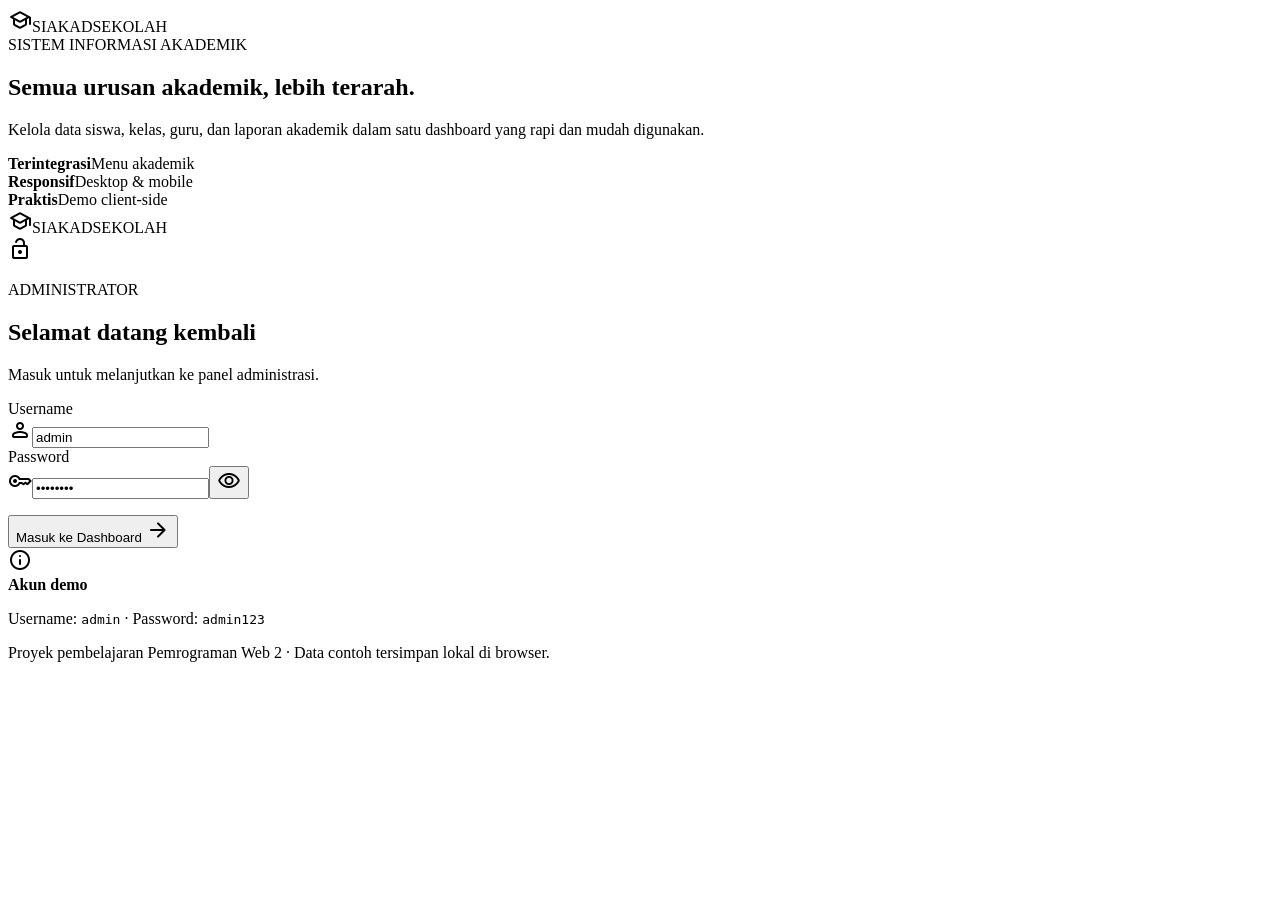
==== index.html @ 083e2ea3 "Add files via upload" ====
<!DOCTYPE html>
<html lang="id">
<head>
  <meta charset="UTF-8" />
  <meta name="viewport" content="width=device-width, initial-scale=1.0" />
  <meta name="theme-color" content="#2856a6" />
  <title>Masuk Admin | SIAKAD Sekolah</title>
  <link rel="preconnect" href="https://fonts.googleapis.com" />
  <link rel="preconnect" href="https://fonts.gstatic.com" crossorigin />
  <link href="https://fonts.googleapis.com/css2?family=Inter:wght@400;500;600;700;800&family=Material+Symbols+Rounded:opsz,wght,FILL,GRAD@20..48,400,0,0" rel="stylesheet" />
  <link rel="stylesheet" href="assets/css/style.css" />
</head>
<body class="login-page">
  <main class="login-shell">
    <section class="login-art" aria-label="Informasi aplikasi">
      <div class="brand brand-light"><span class="brand-mark"><span class="material-symbols-rounded">school</span></span><span>SIAKAD<span class="brand-sub">SEKOLAH</span></span></div>
      <div class="login-art-copy">
        <span class="eyebrow">SISTEM INFORMASI AKADEMIK</span>
        <h1>Semua urusan akademik, lebih terarah.</h1>
        <p>Kelola data siswa, kelas, guru, dan laporan akademik dalam satu dashboard yang rapi dan mudah digunakan.</p>
      </div>
      <div class="art-stat-row"><div class="art-stat"><strong>Terintegrasi</strong><span>Menu akademik</span></div><div class="art-stat"><strong>Responsif</strong><span>Desktop & mobile</span></div><div class="art-stat"><strong>Praktis</strong><span>Demo client-side</span></div></div>
      <div class="login-orbit orbit-one"></div><div class="login-orbit orbit-two"></div>
    </section>
    <section class="login-form-panel">
      <div class="mobile-brand brand"><span class="brand-mark"><span class="material-symbols-rounded">school</span></span><span>SIAKAD<span class="brand-sub">SEKOLAH</span></span></div>
      <div class="login-form-wrap">
        <div class="welcome-icon"><span class="material-symbols-rounded">lock_open</span></div>
        <p class="eyebrow">ADMINISTRATOR</p>
        <h2>Selamat datang kembali</h2>
        <p class="muted">Masuk untuk melanjutkan ke panel administrasi.</p>
        <form id="loginForm" class="form-stack" novalidate>
          <label for="username">Username</label>
          <div class="input-with-icon"><span class="material-symbols-rounded">person</span><input id="username" name="username" autocomplete="username" placeholder="Masukkan username" required value="admin" /></div>
          <label for="password">Password</label>
          <div class="input-with-icon"><span class="material-symbols-rounded">key</span><input id="password" name="password" type="password" autocomplete="current-password" placeholder="Masukkan password" required value="admin123" /><button type="button" class="icon-button password-toggle" aria-label="Tampilkan password"><span class="material-symbols-rounded">visibility</span></button></div>
          <p id="loginError" class="field-error" role="alert"></p>
          <button type="submit" class="btn btn-primary btn-wide">Masuk ke Dashboard <span class="material-symbols-rounded">arrow_forward</span></button>
        </form>
        <div class="demo-credential"><span class="material-symbols-rounded">info</span><div><strong>Akun demo</strong><p>Username: <code>admin</code> · Password: <code>admin123</code></p></div></div>
        <p class="login-footnote">Proyek pembelajaran Pemrograman Web 2 · Data contoh tersimpan lokal di browser.</p>
      </div>
    </section>
  </main>
  <script src="assets/js/login.js"></script>
</body>
</html>
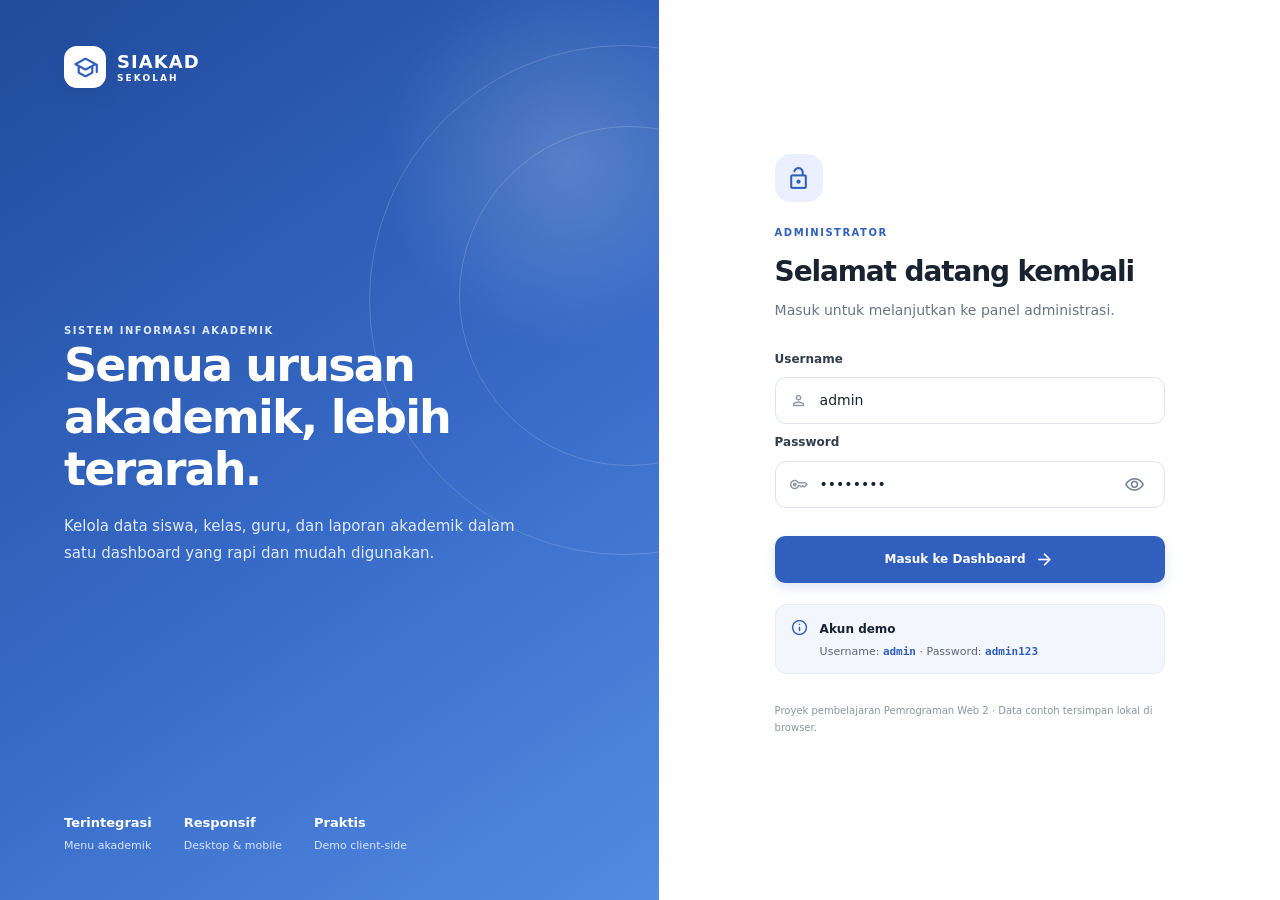
==== commit f12076e1: "Update stylesheet and script references in index.html" ====
--- a/index.html
+++ b/index.html
@@ -8,7 +8,7 @@
   <link rel="preconnect" href="https://fonts.googleapis.com" />
   <link rel="preconnect" href="https://fonts.gstatic.com" crossorigin />
   <link href="https://fonts.googleapis.com/css2?family=Inter:wght@400;500;600;700;800&family=Material+Symbols+Rounded:opsz,wght,FILL,GRAD@20..48,400,0,0" rel="stylesheet" />
-  <link rel="stylesheet" href="assets/css/style.css" />
+  <link rel="stylesheet" href="style.css" />
 </head>
 <body class="login-page">
   <main class="login-shell">
@@ -42,6 +42,6 @@
       </div>
     </section>
   </main>
-  <script src="assets/js/login.js"></script>
+  <s<script src="login.js"></script>
 </body>
 </html>
--- a/style.css
+++ b/style.css
@@ -0,0 +1,23 @@
+@import url('https://fonts.googleapis.com/css2?family=Inter:wght@400;500;600;700;800&family=Material+Symbols+Rounded:opsz,wght,FILL,GRAD@20..48,400,0,0');
+:root{--primary:#315fbd;--primary-dark:#244a98;--primary-soft:#eaf0ff;--ink:#182230;--muted:#697586;--line:#e5e9f1;--surface:#fff;--canvas:#f6f8fc;--green:#16865b;--green-bg:#e4f7ef;--red:#c43f4e;--red-bg:#fff0f1;--amber:#aa6c0a;--amber-bg:#fff5df;--shadow:0 7px 25px rgba(22,43,77,.06);--radius:16px;--sidebar-width:252px}
+*{box-sizing:border-box}html{scroll-behavior:smooth}body{margin:0;background:var(--canvas);color:var(--ink);font-family:Inter,system-ui,-apple-system,BlinkMacSystemFont,"Segoe UI",sans-serif;font-size:14px;line-height:1.55}button,input,select,textarea{font:inherit}button,a{-webkit-tap-highlight-color:transparent}a{color:inherit;text-decoration:none}button{cursor:pointer}.material-symbols-rounded{font-family:'Material Symbols Rounded';font-weight:normal;font-style:normal;font-size:21px;line-height:1;letter-spacing:normal;text-transform:none;display:inline-block;white-space:nowrap;word-wrap:normal;direction:ltr;-webkit-font-feature-settings:'liga';-webkit-font-smoothing:antialiased;font-feature-settings:'liga'}
+/* Login */
+.login-page{min-height:100vh;background:#fff}.login-shell{min-height:100vh;display:grid;grid-template-columns:minmax(360px,1.03fr) minmax(360px,.97fr)}.login-art{position:relative;overflow:hidden;display:flex;flex-direction:column;justify-content:space-between;padding:46px clamp(30px,5vw,78px);color:#fff;background:radial-gradient(circle at 86% 18%,rgba(255,255,255,.19),transparent 20%),linear-gradient(145deg,#214b9c,#376bc8 56%,#538be1)}.brand{display:flex;align-items:center;gap:11px;font-size:18px;font-weight:800;letter-spacing:.06em}.brand-light{position:relative;z-index:1}.brand-sub{display:block;font-size:9px;letter-spacing:.23em;font-weight:600;margin-top:-3px}.brand-mark{width:42px;height:42px;border-radius:13px;background:#fff;color:var(--primary);display:grid;place-items:center;box-shadow:0 7px 18px #173d8733}.brand-mark .material-symbols-rounded{font-size:27px}.login-art-copy{position:relative;z-index:1;max-width:560px;margin:70px 0}.eyebrow{margin:0 0 9px;color:var(--primary);font-weight:800;font-size:10px;letter-spacing:.15em}.login-art .eyebrow{color:#dfe9ff}.login-art h1{font-size:clamp(30px,3.6vw,48px);line-height:1.12;letter-spacing:-.04em;margin:0 0 18px;max-width:510px}.login-art-copy p{max-width:455px;color:#e1eaff;font-size:15px;line-height:1.8}.art-stat-row{position:relative;z-index:1;display:flex;gap:32px;flex-wrap:wrap}.art-stat{display:flex;flex-direction:column;gap:4px}.art-stat strong{font-size:13px}.art-stat span{font-size:11px;color:#d7e4ff}.login-orbit{position:absolute;border:1px solid #ffffff2b;border-radius:50%;pointer-events:none}.orbit-one{width:340px;height:340px;right:-140px;top:14%}.orbit-two{width:510px;height:510px;right:-220px;top:5%}.login-form-panel{display:flex;align-items:center;justify-content:center;padding:38px}.login-form-wrap{width:min(100%,390px)}.mobile-brand{display:none}.welcome-icon{width:48px;height:48px;border-radius:16px;background:var(--primary-soft);color:var(--primary);display:grid;place-items:center;margin-bottom:23px}.welcome-icon .material-symbols-rounded{font-size:25px}.login-form-wrap h2{font-size:28px;letter-spacing:-.04em;margin:0 0 7px}.muted{color:var(--muted)}.login-form-wrap>.muted{margin:0 0 28px}.form-stack{display:flex;flex-direction:column;gap:9px}.form-stack label,.form-field label{font-weight:700;font-size:12px;color:#313d4d}.input-with-icon{display:flex;align-items:center;gap:10px;border:1px solid #dfe4ed;border-radius:11px;padding:0 13px;background:#fff;min-height:47px;transition:.2s}.input-with-icon:focus-within{border-color:var(--primary);box-shadow:0 0 0 3px #315fbd17}.input-with-icon>span{color:#8a95a7;font-size:19px}.input-with-icon input{min-width:0;width:100%;border:0;outline:0;background:transparent;color:var(--ink)}.icon-button{border:0;background:transparent;color:#738094;width:34px;height:34px;display:inline-grid;place-items:center;border-radius:9px;transition:.15s}.icon-button:hover{background:#eef2f8;color:var(--primary)}.field-error{margin:0;color:var(--red);font-size:12px;min-height:0}.field-error:not(:empty){padding:8px 10px;background:var(--red-bg);border-radius:8px}.btn{display:inline-flex;align-items:center;justify-content:center;gap:8px;border:1px solid transparent;border-radius:10px;padding:10px 15px;font-weight:700;font-size:12px;transition:transform .15s,background .15s,box-shadow .15s;white-space:nowrap}.btn:hover{transform:translateY(-1px)}.btn-primary{background:var(--primary);color:#fff;box-shadow:0 5px 12px #315fbd2a}.btn-primary:hover{background:var(--primary-dark)}.btn-secondary{border-color:#dbe1eb;background:#fff;color:#445064}.btn-secondary:hover{background:#f5f7fb}.btn-danger{background:var(--red);color:#fff}.btn-wide{width:100%;margin-top:10px;min-height:47px}.demo-credential{display:flex;gap:11px;align-items:flex-start;background:#f3f6fc;border:1px solid #e7ecf6;padding:13px 14px;border-radius:11px;margin-top:21px}.demo-credential>.material-symbols-rounded{color:var(--primary);font-size:19px}.demo-credential strong{font-size:12px}.demo-credential p{margin:3px 0 0;font-size:11px;color:#5b6676}.demo-credential code{color:var(--primary);font-weight:700}.login-footnote{font-size:10px;color:#8b95a5;margin-top:28px;line-height:1.7}
+/* Shell */
+.app-shell{min-height:100vh}.sidebar{position:fixed;inset:0 auto 0 0;width:var(--sidebar-width);background:#fff;border-right:1px solid var(--line);z-index:30;display:flex;flex-direction:column;transition:transform .25s}.sidebar-brand{padding:25px 23px 24px;border-bottom:1px solid #f0f2f7}.sidebar-brand .brand{font-size:16px;letter-spacing:.04em}.sidebar-brand .brand-mark{background:var(--primary);color:#fff;width:38px;height:38px;border-radius:12px;box-shadow:none}.sidebar-brand .brand-sub{color:#8190a5}.school-caption{margin:15px 0 0 49px;font-size:10px;color:#8b95a5}.side-nav{padding:21px 13px;overflow:auto;flex:1}.nav-section-label{margin:0 12px 10px;color:#99a2b1;font-size:9px;font-weight:800;letter-spacing:.14em}.nav-link{display:flex;align-items:center;gap:13px;padding:11px 13px;border-radius:10px;color:#667286;font-size:12px;font-weight:600;margin:3px 0;transition:.15s}.nav-link .material-symbols-rounded{font-size:20px}.nav-link:hover{background:#f4f6fb;color:var(--primary)}.nav-link.active{background:var(--primary-soft);color:var(--primary);font-weight:800}.sidebar-bottom{padding:16px 13px 20px;border-top:1px solid #f0f2f7}.support-card{margin:0 4px 14px;padding:13px;background:#f6f8fd;border-radius:12px}.support-card strong{font-size:11px}.support-card p{font-size:10px;color:#788496;margin:5px 0 10px}.support-card .btn{font-size:10px;padding:7px 10px}.nav-logout{width:100%;text-align:left;background:transparent;border:0}.main-area{min-height:100vh;margin-left:var(--sidebar-width);display:flex;flex-direction:column}.topbar{height:78px;padding:0 34px;background:#fff;border-bottom:1px solid var(--line);display:flex;align-items:center;justify-content:space-between;gap:18px;position:sticky;top:0;z-index:20}.topbar-left{display:flex;align-items:center;gap:15px;min-width:0}.menu-toggle{display:none}.page-location{font-size:11px;color:#8b95a5;display:flex;gap:8px;align-items:center}.page-location strong{color:#455165;font-weight:600}.topbar-right{display:flex;align-items:center;gap:20px}.topbar-date{font-size:11px;color:#758194;display:flex;align-items:center;gap:7px}.topbar-date .material-symbols-rounded{font-size:18px}.profile-area{display:flex;align-items:center;gap:10px;padding-left:19px;border-left:1px solid var(--line)}.profile-avatar{width:38px;height:38px;border-radius:12px;background:#eaf0ff;color:var(--primary);display:grid;place-items:center;font-weight:800;font-size:12px}.profile-meta{display:flex;flex-direction:column;line-height:1.35}.profile-meta strong{font-size:11px}.profile-meta span{font-size:10px;color:#8993a3}.content{padding:30px 34px 35px;flex:1;width:100%;max-width:1580px;margin:0 auto}.page-heading{display:flex;align-items:flex-start;justify-content:space-between;gap:20px;margin-bottom:25px}.page-heading h1{font-size:25px;line-height:1.25;letter-spacing:-.04em;margin:0 0 7px}.page-heading p{margin:0;color:var(--muted);font-size:12px}.heading-actions{display:flex;align-items:center;gap:10px;flex-wrap:wrap}.footer{padding:17px 34px;border-top:1px solid var(--line);display:flex;justify-content:space-between;gap:20px;flex-wrap:wrap;color:#8a94a4;font-size:10px;background:#fff}.footer strong{color:#697586;font-weight:700}
+/* General components */
+.card{background:#fff;border:1px solid #e8ecf3;border-radius:var(--radius);box-shadow:var(--shadow)}.card-header{padding:20px 21px 14px;display:flex;align-items:center;justify-content:space-between;gap:15px}.card-title{margin:0;font-size:13px;font-weight:800;letter-spacing:-.01em}.card-subtitle{margin:4px 0 0;color:#8a94a4;font-size:10px}.card-body{padding:0 21px 21px}.text-link{color:var(--primary);font-weight:700;font-size:11px;display:inline-flex;gap:5px;align-items:center}.text-link:hover{text-decoration:underline}.stats-grid{display:grid;grid-template-columns:repeat(4,minmax(0,1fr));gap:17px;margin-bottom:21px}.stat-card{padding:19px 19px 16px;position:relative;overflow:hidden}.stat-top{display:flex;align-items:center;justify-content:space-between;gap:10px}.stat-label{font-size:11px;color:#778295;font-weight:600}.stat-icon{width:39px;height:39px;border-radius:12px;display:grid;place-items:center}.stat-icon .material-symbols-rounded{font-size:22px}.icon-blue{background:#eaf0ff;color:#315fbd}.icon-green{background:#e4f7ef;color:#16865b}.icon-purple{background:#f1eaff;color:#8253ca}.icon-orange{background:#fff1df;color:#ca7a12}.stat-number{margin-top:12px;font-size:29px;font-weight:800;letter-spacing:-.05em;line-height:1.2}.stat-note{display:flex;align-items:center;gap:5px;margin-top:8px;color:#929baa;font-size:10px}.trend-up{color:var(--green);font-weight:700}.dashboard-grid{display:grid;grid-template-columns:minmax(0,1.55fr) minmax(270px,.9fr);gap:20px;margin-bottom:20px}.chart-container{height:240px;position:relative}.chart-fallback{padding:25px 0;font-size:12px}.gender-legend{display:flex;gap:19px;flex-wrap:wrap;margin-top:13px}.legend-item{display:flex;align-items:center;gap:7px;font-size:10px;color:#778295}.legend-item strong{color:#273347;margin-left:2px}.legend-dot{width:8px;height:8px;display:inline-block;border-radius:50%}.dot-blue{background:#4776d0}.dot-pink{background:#e97ea0}.activity-list{list-style:none;padding:0;margin:0}.activity-list li{display:flex;gap:12px;padding:13px 0;border-bottom:1px solid #f0f2f6}.activity-list li:last-child{border-bottom:0}.activity-icon{width:34px;height:34px;flex-shrink:0;border-radius:10px;display:grid;place-items:center;color:var(--primary);background:#edf2ff}.activity-icon .material-symbols-rounded{font-size:18px}.activity-copy strong{display:block;font-size:11px}.activity-copy p{font-size:10px;color:#8b95a5;margin:3px 0 0}.activity-copy time{font-size:9px;color:#a4acb8}
+/* Table and filters */
+.toolbar{display:flex;align-items:center;justify-content:space-between;gap:12px;padding:17px 20px;border-bottom:1px solid #edf0f5;flex-wrap:wrap}.toolbar-left,.toolbar-right{display:flex;align-items:center;gap:10px;flex-wrap:wrap}.search-field{display:flex;align-items:center;gap:8px;border:1px solid #e0e5ee;background:#fff;border-radius:10px;padding:0 11px;min-height:38px;min-width:245px}.search-field .material-symbols-rounded{font-size:18px;color:#8d98a9}.search-field input{border:0;outline:0;min-width:0;width:100%;font-size:11px}.control-select,.control-input{border:1px solid #e0e5ee;border-radius:9px;padding:10px 11px;background:#fff;color:#465266;min-height:38px;font-size:11px;outline:0}.control-select:focus,.control-input:focus{border-color:var(--primary);box-shadow:0 0 0 3px #315fbd17}.table-responsive{overflow-x:auto;width:100%}table{width:100%;border-collapse:collapse;white-space:nowrap}thead{background:#fafbfe}th{color:#818b9c;font-size:9px;text-transform:uppercase;letter-spacing:.07em;font-weight:800;text-align:left;padding:13px 17px;border-bottom:1px solid #edf0f5}td{padding:14px 17px;border-bottom:1px solid #f0f2f7;font-size:11px;color:#586476}tbody tr:hover{background:#fbfcff}tbody tr:last-child td{border-bottom:0}td strong{color:#253145;font-size:11px}.mono{font-variant-numeric:tabular-nums;font-family:ui-monospace,SFMono-Regular,Menlo,monospace;color:#657187}.person-cell{display:flex;align-items:center;gap:10px;min-width:190px}.person-cell>div{display:flex;flex-direction:column;gap:3px}.person-cell strong{color:#2b3648;font-size:11px}.person-cell small{font-size:9px;color:#929baa}.avatar{height:35px;width:35px;border-radius:11px;display:grid;place-items:center;flex-shrink:0;font-size:10px;font-weight:800}.avatar-blue{background:#eaf0ff;color:#315fbd}.avatar-pink{background:#fff0f5;color:#c34e79}.status{display:inline-flex;align-items:center;gap:6px;padding:5px 9px;border-radius:30px;font-size:9px;font-weight:800}.status:before{content:"";width:5px;height:5px;border-radius:50%;background:currentColor}.status-active{background:var(--green-bg);color:var(--green)}.status-inactive{background:#eef0f4;color:#7a8494}.status-pending{background:var(--amber-bg);color:var(--amber)}.table-actions{display:flex;gap:3px}.table-actions .danger-icon:hover{background:var(--red-bg);color:var(--red)}.checkbox-mock{display:block;width:15px;height:15px;border:1px solid #d7deea;border-radius:4px}.table-footer{display:flex;align-items:center;justify-content:space-between;gap:10px;padding:15px 20px;border-top:1px solid #edf0f5;color:#8791a1;font-size:10px}.pagination{display:flex;gap:5px}.page-chip{min-width:28px;height:28px;padding:0 7px;border:1px solid #e1e6ef;background:#fff;border-radius:7px;color:#657187;display:grid;place-items:center;font-size:10px}.page-chip.current{background:var(--primary);border-color:var(--primary);color:#fff}.empty-cell{text-align:center!important;padding:40px 20px!important;color:#8791a1!important}.empty-cell .material-symbols-rounded{display:block;font-size:30px;margin:0 auto 9px;color:#b2bac7}.empty-cell strong,.empty-cell span{display:block}
+/* Forms */
+.form-layout{display:grid;grid-template-columns:minmax(0,1.4fr) minmax(245px,.75fr);gap:20px;align-items:start}.form-card{padding:24px}.form-card-header{display:flex;gap:11px;align-items:center;margin-bottom:23px;padding-bottom:18px;border-bottom:1px solid #edf0f5}.form-card-header .welcome-icon{margin:0;width:42px;height:42px;border-radius:12px}.form-card-header h2{font-size:14px;margin:0}.form-card-header p{font-size:10px;color:#8490a1;margin:4px 0 0}.form-grid{display:grid;grid-template-columns:repeat(2,minmax(0,1fr));gap:17px 16px}.form-field{display:flex;flex-direction:column;gap:7px;min-width:0}.form-field.full-width{grid-column:1/-1}.form-field label .required{color:var(--red)}.form-field input,.form-field select,.form-field textarea{width:100%;min-height:42px;border:1px solid #dfe5ee;border-radius:9px;padding:10px 12px;background:#fff;color:#283548;outline:0;font-size:11px;transition:.2s}.form-field input:focus,.form-field select:focus,.form-field textarea:focus{border-color:var(--primary);box-shadow:0 0 0 3px #315fbd17}.form-field input::placeholder,.form-field textarea::placeholder{color:#a4acb8}.form-field .hint{font-size:9px;color:#919baa}.form-field .error-text{font-size:10px;color:var(--red);min-height:0}.form-field .error-text:not(:empty){margin-top:-3px}.input-invalid{border-color:var(--red)!important;box-shadow:0 0 0 3px #c43f4e12!important}.form-actions{display:flex;justify-content:flex-end;gap:9px;padding-top:20px;margin-top:23px;border-top:1px solid #edf0f5}.info-card{padding:20px}.info-card h3{font-size:12px;margin:0 0 13px}.info-card p{font-size:10px;color:#758194;line-height:1.8;margin:0}.info-checklist{list-style:none;padding:0;margin:15px 0 0}.info-checklist li{display:flex;gap:8px;color:#677386;font-size:10px;margin-top:11px}.info-checklist .material-symbols-rounded{color:var(--green);font-size:16px}
+/* Reports */
+.report-summary{display:grid;grid-template-columns:repeat(3,minmax(0,1fr));gap:15px;margin-bottom:20px}.report-metric{padding:17px 19px;display:flex;align-items:center;gap:13px}.report-metric .stat-icon{flex-shrink:0}.report-metric span{display:block;color:#8490a1;font-size:10px}.report-metric strong{display:block;font-size:23px;letter-spacing:-.04em;margin-top:2px}.report-actions{display:flex;align-items:center;gap:8px;flex-wrap:wrap}.report-note{padding:13px 15px;background:#f4f7ff;color:#596b92;border:1px solid #e3eaff;border-radius:10px;font-size:10px;margin-bottom:18px;display:flex;gap:9px;align-items:flex-start}.report-note .material-symbols-rounded{font-size:17px;color:var(--primary)}
+/* Modal and toast */
+.modal-backdrop{position:fixed;inset:0;background:#1420397a;z-index:100;display:none;align-items:center;justify-content:center;padding:20px;backdrop-filter:blur(3px)}.modal-backdrop.modal-open{display:flex}.modal-card{width:min(100%,420px);background:#fff;padding:25px;border-radius:17px;box-shadow:0 24px 80px #10204330;animation:pop-in .18s ease-out}.modal-icon{width:49px;height:49px;border-radius:15px;background:var(--red-bg);color:var(--red);display:grid;place-items:center;margin-bottom:15px}.modal-card h2{font-size:18px;margin:0 0 7px}.modal-card p{font-size:12px;color:#738094;line-height:1.7;margin:0}.modal-actions{display:flex;justify-content:flex-end;gap:9px;margin-top:22px}.toast{position:fixed;right:24px;bottom:24px;z-index:120;background:#18283e;color:#fff;padding:13px 17px;border-radius:12px;box-shadow:0 12px 35px #14203933;display:flex;align-items:center;gap:9px;font-size:12px;opacity:0;transform:translateY(12px);pointer-events:none;transition:.25s}.toast.visible{opacity:1;transform:translateY(0)}.toast .material-symbols-rounded{color:#75dfb3}.toast-error .material-symbols-rounded{color:#ff9ea8}.sidebar-overlay{display:none}
+@keyframes pop-in{from{opacity:0;transform:translateY(6px) scale(.98)}to{opacity:1;transform:translateY(0) scale(1)}}
+@media(max-width:1200px){:root{--sidebar-width:225px}.content{padding:25px 23px}.topbar{padding:0 23px}.stats-grid{gap:12px}.stat-card{padding:16px}.dashboard-grid{grid-template-columns:minmax(0,1.35fr) minmax(240px,.8fr)}.profile-meta{display:none}.topbar-right{gap:13px}}
+@media(max-width:980px){.login-shell{grid-template-columns:1fr}.login-art{display:none}.login-form-panel{min-height:100vh}.mobile-brand{display:flex;margin-bottom:35px}.mobile-brand .brand-sub{color:#8692a5}.stats-grid{grid-template-columns:repeat(2,minmax(0,1fr))}.dashboard-grid{grid-template-columns:1fr}.form-layout{grid-template-columns:1fr}.form-layout .info-column{display:grid;grid-template-columns:repeat(2,minmax(0,1fr));gap:15px}.topbar-date{display:none}}
+@media(max-width:720px){:root{--sidebar-width:252px}.sidebar{transform:translateX(-100%);box-shadow:none}.sidebar.sidebar-open{transform:translateX(0);box-shadow:12px 0 35px #1725431a}.sidebar-overlay.show{display:block;position:fixed;inset:0;background:#19294569;z-index:25}.main-area{margin-left:0}.topbar{height:67px;padding:0 16px}.menu-toggle{display:inline-grid}.topbar-left{gap:10px}.page-location{font-size:10px}.topbar-right{gap:10px}.topbar-right>.icon-button{display:none}.profile-area{padding-left:10px}.profile-avatar{width:34px;height:34px}.content{padding:22px 15px 27px}.page-heading{flex-direction:column;gap:14px;margin-bottom:19px}.page-heading h1{font-size:23px}.heading-actions{width:100%}.heading-actions .btn{flex:1}.stats-grid{gap:11px}.stat-card{padding:15px}.stat-number{font-size:25px}.stat-icon{width:35px;height:35px}.stat-label{font-size:10px}.stat-note{font-size:9px}.card-header{padding:17px 16px 13px}.card-body{padding:0 16px 17px}.toolbar{padding:14px 15px}.toolbar-left,.toolbar-right{width:100%}.search-field{min-width:100%;flex:1}.toolbar .control-select{flex:1;min-width:0}.toolbar .btn{flex:1}.table-footer{padding:13px 15px;align-items:flex-start;flex-direction:column}.footer{padding:15px;font-size:9px}.form-card{padding:18px}.form-grid{grid-template-columns:1fr;gap:14px}.form-field.full-width{grid-column:auto}.form-layout .info-column{grid-template-columns:1fr}.report-summary{grid-template-columns:1fr}.report-metric{padding:14px 16px}.report-metric strong{font-size:21px}.report-actions{width:100%}.report-actions .btn{flex:1}.login-form-panel{padding:25px}.login-form-wrap h2{font-size:25px}.toast{left:15px;right:15px;bottom:15px;justify-content:center}}
+@media(max-width:390px){.stats-grid{grid-template-columns:1fr}.stat-card{display:flex;align-items:center;justify-content:space-between;gap:12px}.stat-number{font-size:23px;margin-top:5px}.stat-note{margin-top:4px}.stat-top{gap:8px}}
+@media print{body{background:#fff}.sidebar,.topbar,.footer,.page-heading,.toolbar,.heading-actions,.report-actions,.report-note{display:none!important}.main-area{margin:0}.content{max-width:none;padding:0}.card{box-shadow:none;border:0}.table-responsive{overflow:visible}table{white-space:normal}th,td{padding:8px;font-size:9px}.report-summary{grid-template-columns:repeat(3,1fr)}.report-metric{border:1px solid #ddd;padding:9px}.report-metric strong{font-size:16px}.status{border:1px solid #ccc;background:#fff!important;color:#222!important}}
